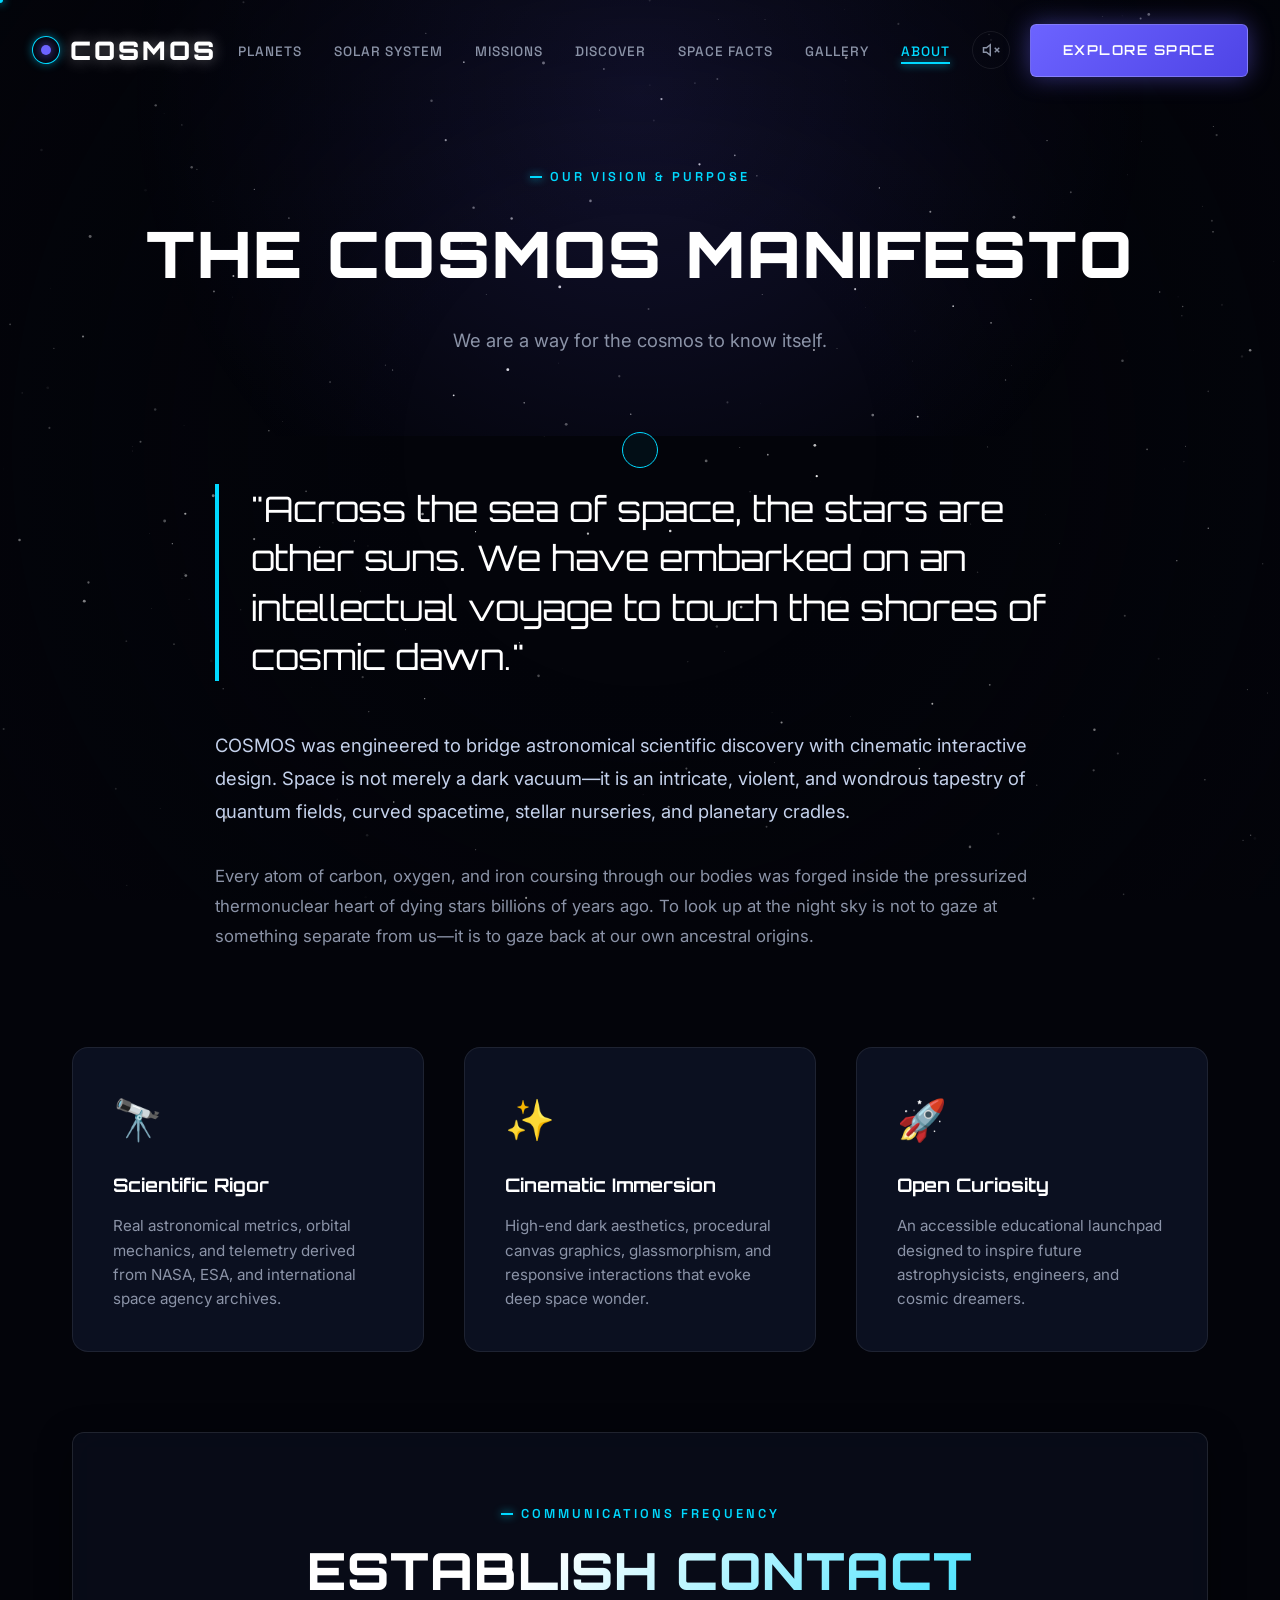
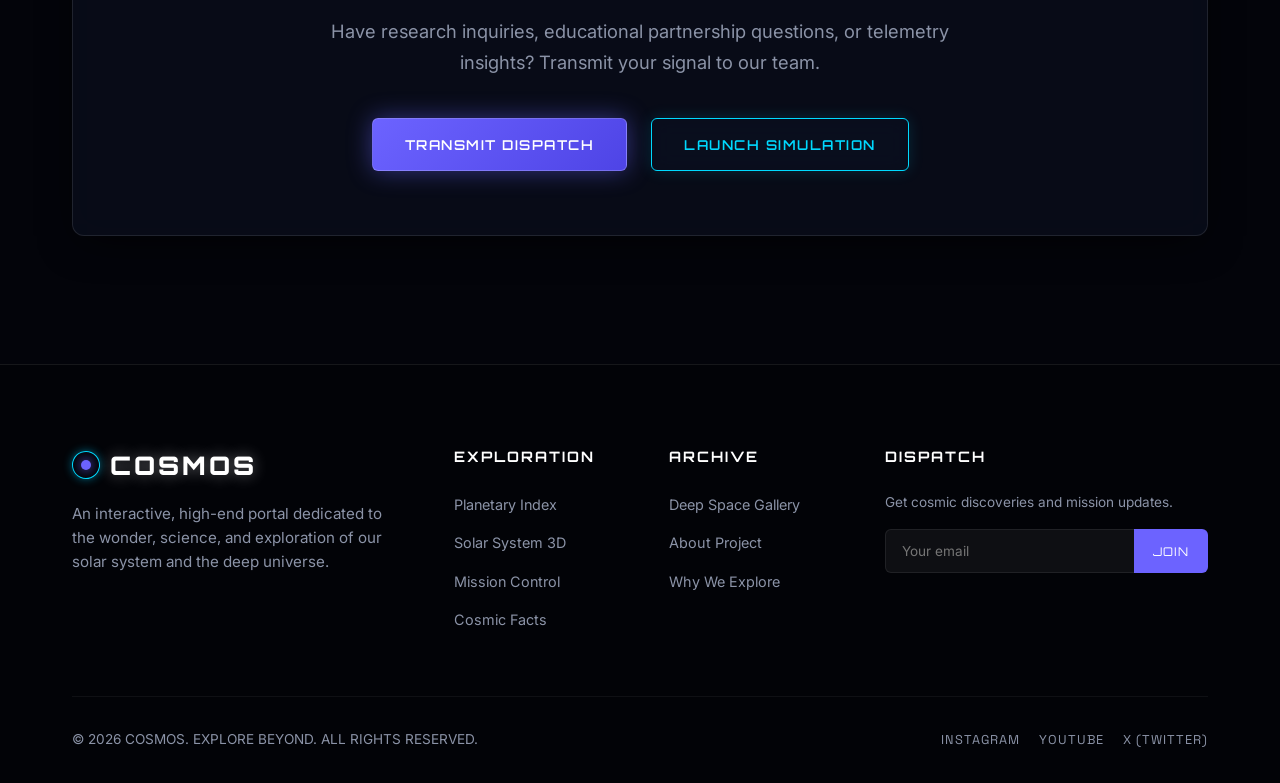
==== about.html @ 3f07ae20 "added all files" ====
<!DOCTYPE html>
<html lang="en" data-theme="dark">
<head>
  <meta charset="UTF-8" />
  <meta name="viewport" content="width=device-width, initial-scale=1.0" />
  <meta name="description" content="The philosophy, scientific purpose, and vision behind the COSMOS space exploration initiative." />
  <title>About COSMOS – Why We Explore</title>
  <link rel="preconnect" href="https://fonts.googleapis.com" />
  <link rel="preconnect" href="https://fonts.gstatic.com" crossorigin />
  <link rel="stylesheet" href="css/designTokens.css" />
  <link rel="stylesheet" href="css/main.css" />
  <link rel="stylesheet" href="css/homepage.css" />
  <link rel="stylesheet" href="css/inner-pages.css" />
  <link rel="stylesheet" href="css/responsive.css" />
</head>
<body>
  <canvas id="starfield-canvas"></canvas>
  <div class="cosmic-vignette"></div>


  <header class="site-header" id="site-header">
    <div class="nav-container">
      <a href="index.html" class="logo-brand">
        <div class="logo-icon"><div class="logo-orbit"></div><div class="logo-core"></div></div>
        <span class="logo-text">COSMOS</span>
      </a>
      <nav class="main-nav">
        <ul class="nav-links">
          <li><a href="planets.html" class="">Planets</a></li>
          <li><a href="solar-system.html" class="">Solar System</a></li>
          <li><a href="missions.html" class="">Missions</a></li>
          <li><a href="index.html#section-featured">Discover</a></li>
          <li><a href="space-facts.html" class="">Space Facts</a></li>
          <li><a href="gallery.html" class="">Gallery</a></li>
          <li><a href="about.html" class="active">About</a></li>
        </ul>
      </nav>
      <div class="header-actions">
        <button class="audio-toggle-btn" aria-label="Toggle Ambient Sound" title="Cosmic Ambient Sound">
          <svg width="18" height="18" viewBox="0 0 24 24" fill="none" stroke="currentColor" stroke-width="2"><polygon points="11 5 6 9 2 9 2 15 6 15 11 19 11 5"></polygon><line x1="23" y1="9" x2="17" y2="15"></line><line x1="17" y1="9" x2="23" y2="15"></line></svg>
        </button>
        <a href="solar-system.html" class="btn btn-primary btn-glow">EXPLORE SPACE</a>
        <button class="mobile-nav-toggle" aria-label="Open Menu"><span class="hamburger-line"></span><span class="hamburger-line"></span><span class="hamburger-line"></span></button>
      </div>
    </div>
  </header>
  <div class="mobile-menu-drawer">
    <ul class="mobile-nav-links">
      <li><a href="index.html" class="">Home</a></li>
      <li><a href="planets.html" class="">Planets</a></li>
      <li><a href="solar-system.html" class="">Solar System</a></li>
      <li><a href="missions.html" class="">Missions</a></li>
      <li><a href="space-facts.html" class="">Space Facts</a></li>
      <li><a href="gallery.html" class="">Gallery</a></li>
      <li><a href="about.html" class="active">About</a></li>
    </ul>
    <div style="margin-top: 2rem;"><a href="solar-system.html" class="btn btn-primary" style="width:100%;">LAUNCH SIMULATION</a></div>
  </div>

<main>
  <div class="page-hero-banner">
    <div class="container">
      <span class="eyebrow">OUR VISION & PURPOSE</span>
      <h1 class="page-hero-title">THE COSMOS MANIFESTO</h1>
      <p class="section-lead" style="margin: 0 auto;">
        We are a way for the cosmos to know itself.
      </p>
    </div>
  </div>

  <div class="container">
    <div class="about-manifesto-block" id="manifesto">
      <blockquote class="pull-quote">
        "Across the sea of space, the stars are other suns. We have embarked on an intellectual voyage to touch the shores of cosmic dawn."
      </blockquote>

      <p style="color: #c4d1eb; font-size: 1.15rem; line-height: 1.8; margin-bottom: 2rem;">
        COSMOS was engineered to bridge astronomical scientific discovery with cinematic interactive design. Space is not merely a dark vacuum—it is an intricate, violent, and wondrous tapestry of quantum fields, curved spacetime, stellar nurseries, and planetary cradles.
      </p>

      <p style="color: var(--text-muted); font-size: 1.05rem; line-height: 1.8; margin-bottom: 2rem;">
        Every atom of carbon, oxygen, and iron coursing through our bodies was forged inside the pressurized thermonuclear heart of dying stars billions of years ago. To look up at the night sky is not to gaze at something separate from us—it is to gaze back at our own ancestral origins.
      </p>
    </div>

    <!-- Core Pillars -->
    <div class="about-pillars-grid">
      <div class="pillar-item">
        <div class="pillar-icon">🔭</div>
        <h3 style="font-family: var(--font-heading); color: #fff; margin-bottom: 0.8rem;">Scientific Rigor</h3>
        <p style="color: var(--text-muted); font-size: 0.95rem; line-height: 1.6;">
          Real astronomical metrics, orbital mechanics, and telemetry derived from NASA, ESA, and international space agency archives.
        </p>
      </div>

      <div class="pillar-item">
        <div class="pillar-icon">✨</div>
        <h3 style="font-family: var(--font-heading); color: #fff; margin-bottom: 0.8rem;">Cinematic Immersion</h3>
        <p style="color: var(--text-muted); font-size: 0.95rem; line-height: 1.6;">
          High-end dark aesthetics, procedural canvas graphics, glassmorphism, and responsive interactions that evoke deep space wonder.
        </p>
      </div>

      <div class="pillar-item">
        <div class="pillar-icon">🚀</div>
        <h3 style="font-family: var(--font-heading); color: #fff; margin-bottom: 0.8rem;">Open Curiosity</h3>
        <p style="color: var(--text-muted); font-size: 0.95rem; line-height: 1.6;">
          An accessible educational launchpad designed to inspire future astrophysicists, engineers, and cosmic dreamers.
        </p>
      </div>
    </div>

    <!-- Contact Mission Section -->
    <div class="glass-panel" id="contact" style="padding: 4rem 3rem; margin-bottom: 8rem; text-align: center;">
      <span class="eyebrow">COMMUNICATIONS FREQUENCY</span>
      <h2 class="section-title" style="margin-bottom: 1rem;">ESTABLISH CONTACT</h2>
      <p class="section-lead" style="margin: 0 auto 2.5rem;">
        Have research inquiries, educational partnership questions, or telemetry insights? Transmit your signal to our team.
      </p>
      <div style="display: flex; justify-content: center; gap: 1.5rem; flex-wrap: wrap;">
        <a href="mailto:dispatch@cosmos-space.org" class="btn btn-primary btn-glow">TRANSMIT DISPATCH</a>
        <a href="solar-system.html" class="btn btn-secondary">LAUNCH SIMULATION</a>
      </div>
    </div>
  </div>
</main>

  <footer class="site-footer">
    <div class="container">
      <div class="footer-cosmic-grid">
        <div class="footer-brand">
          <a href="index.html" class="logo-brand"><div class="logo-icon"><div class="logo-orbit"></div><div class="logo-core"></div></div><span class="logo-text">COSMOS</span></a>
          <p style="color: var(--text-muted); margin-top: 1rem;">An interactive, high-end portal dedicated to the wonder, science, and exploration of our solar system and the deep universe.</p>
        </div>
        <div class="footer-col">
          <h4>Exploration</h4>
          <ul class="footer-links">
            <li><a href="planets.html">Planetary Index</a></li>
            <li><a href="solar-system.html">Solar System 3D</a></li>
            <li><a href="missions.html">Mission Control</a></li>
            <li><a href="space-facts.html">Cosmic Facts</a></li>
          </ul>
        </div>
        <div class="footer-col">
          <h4>Archive</h4>
          <ul class="footer-links">
            <li><a href="gallery.html">Deep Space Gallery</a></li>
            <li><a href="about.html">About Project</a></li>
            <li><a href="about.html#manifesto">Why We Explore</a></li>
          </ul>
        </div>
        <div class="footer-col">
          <h4>Dispatch</h4>
          <p style="color: var(--text-muted); font-size: 0.85rem; margin-bottom: 0.8rem;">Get cosmic discoveries and mission updates.</p>
          <form class="newsletter-form" onsubmit="event.preventDefault(); alert('Subscribed to Dispatch!');">
            <input type="email" class="newsletter-input" placeholder="Your email" required />
            <button type="submit" class="newsletter-btn">JOIN</button>
          </form>
        </div>
      </div>
      <div class="footer-bottom">
        <div>&copy; 2026 COSMOS. EXPLORE BEYOND. ALL RIGHTS RESERVED.</div>
        <div class="social-links">
          <a href="#" class="social-link">INSTAGRAM</a>
          <a href="#" class="social-link">YOUTUBE</a>
          <a href="#" class="social-link">X (TWITTER)</a>
        </div>
      </div>
    </div>
  </footer>
  <script src="js/cursor.js"></script>
  <script src="js/navigation.js"></script>
  <script src="js/orbit-simulation.js"></script>
  <script src="js/missions-console.js"></script>
  <script src="js/facts-counter.js"></script>
  <script src="js/gallery-lightbox.js"></script>
  <script src="js/planet-compare.js"></script>
  <script src="js/main.js"></script>
</body>
</html>
---- css/designTokens.css ----
﻿/* designTokens.css - COSMOS Design System Tokens */
@import url('https://fonts.googleapis.com/css2?family=Audiowide&family=Inter:wght@300;400;500;600;700&family=Orbitron:wght@400;500;600;700;800;900&family=Space+Grotesk:wght@400;600;700&display=swap');

:root {
  /* Cosmic Color Palette */
  --bg-deep: #03040a;
  --bg-space: #070b16;
  --bg-card: #0b1020;
  --bg-card-hover: #121933;
  --bg-glass: rgba(11, 16, 32, 0.65);
  --bg-glass-strong: rgba(7, 11, 22, 0.85);

  /* Neon Accents & Accents */
  --primary: #6c63ff;
  --primary-glow: rgba(108, 99, 255, 0.45);
  --secondary: #00d9ff;
  --secondary-glow: rgba(0, 217, 255, 0.45);
  --accent: #a855f7;
  --accent-glow: rgba(168, 85, 247, 0.45);
  --mars-accent: #ff4e36;
  --mars-glow: rgba(255, 78, 54, 0.45);
  --jupiter-accent: #e59a54;
  --saturn-accent: #ffd166;
  --neptune-accent: #3a86ff;
  --highlight: #ffffff;
  --text-muted: #8b93a7;
  --border-subtle: rgba(255, 255, 255, 0.08);
  --border-glow: rgba(0, 217, 255, 0.25);

  /* Typography */
  --font-heading: 'Orbitron', -apple-system, sans-serif;
  --font-display: 'Audiowide', cursive;
  --font-body: 'Inter', -apple-system, sans-serif;
  --font-mono: 'Space Grotesk', monospace;

  /* Shadows & Outer Glows */
  --glow-primary: 0 0 25px var(--primary-glow);
  --glow-secondary: 0 0 25px var(--secondary-glow);
  --glow-accent: 0 0 25px var(--accent-glow);
  --box-shadow-card: 0 10px 40px -10px rgba(0, 0, 0, 0.8);
  --glass-border: 1px solid rgba(255, 255, 255, 0.1);

  /* Transitions & Timing */
  --ease-cosmic: cubic-bezier(0.16, 1, 0.3, 1);
  --transition-fast: 0.2s var(--ease-cosmic);
  --transition-normal: 0.4s var(--ease-cosmic);
  --transition-slow: 0.8s var(--ease-cosmic);
}
---- css/main.css ----
﻿/* main.css - Core structure, Reset, Header, Cursor, Footer */
*, *::before, *::after {
  box-sizing: border-box;
  margin: 0;
  padding: 0;
}

html {
  scroll-behavior: smooth;
  color-scheme: dark;
}

body {
  background-color: var(--bg-deep);
  color: var(--highlight);
  font-family: var(--font-body);
  line-height: 1.6;
  overflow-x: hidden;
  position: relative;
  min-height: 100vh;
}

/* Cosmic Canvas Background Container */
#starfield-canvas {
  position: fixed;
  top: 0;
  left: 0;
  width: 100%;
  height: 100%;
  pointer-events: none;
  z-index: 0;
  opacity: 0.9;
}

/* Subtle Cosmic Vignette & Grain */
.cosmic-vignette {
  position: fixed;
  inset: 0;
  pointer-events: none;
  background: radial-gradient(circle at center, transparent 30%, rgba(3, 4, 10, 0.7) 100%);
  z-index: 1;
}

/* Custom Cursor (Desktop Only) */
.custom-cursor-dot,
.custom-cursor-ring {
  position: fixed;
  top: 0;
  left: 0;
  border-radius: 50%;
  pointer-events: none;
  z-index: 99999;
  transform: translate(-50%, -50%);
  transition: opacity 0.3s ease;
}

.custom-cursor-dot {
  width: 6px;
  height: 6px;
  background: var(--secondary);
  box-shadow: 0 0 10px var(--secondary);
}

.custom-cursor-ring {
  width: 36px;
  height: 36px;
  border: 1px solid var(--secondary);
  background: rgba(0, 217, 255, 0.05);
  transition: width 0.25s ease, height 0.25s ease, background-color 0.25s ease, border-color 0.25s ease;
  display: flex;
  align-items: center;
  justify-content: center;
  font-family: var(--font-heading);
  font-size: 8px;
  letter-spacing: 1px;
  color: #fff;
}

.custom-cursor-ring.cursor-hover {
  width: 54px;
  height: 54px;
  border-color: var(--primary);
  background: rgba(108, 99, 255, 0.15);
  box-shadow: 0 0 20px var(--primary-glow);
}

.custom-cursor-ring.cursor-explore {
  width: 64px;
  height: 64px;
  border-color: var(--accent);
  background: rgba(168, 85, 247, 0.2);
  box-shadow: 0 0 25px var(--accent-glow);
}

.custom-cursor-ring.cursor-view {
  width: 60px;
  height: 60px;
  border-color: var(--secondary);
  background: rgba(0, 217, 255, 0.2);
  box-shadow: 0 0 20px var(--secondary-glow);
}

/* Container */
.container {
  max-width: 1360px;
  margin: 0 auto;
  padding: 0 2rem;
  position: relative;
  z-index: 2;
}

/* Buttons & Interactive Elements */
.btn {
  display: inline-flex;
  align-items: center;
  justify-content: center;
  gap: 0.75rem;
  padding: 0.9rem 2rem;
  font-family: var(--font-heading);
  font-size: 0.85rem;
  font-weight: 600;
  letter-spacing: 1.5px;
  text-transform: uppercase;
  text-decoration: none;
  border-radius: 6px;
  cursor: pointer;
  transition: all var(--transition-fast);
  position: relative;
  overflow: hidden;
}

.btn-primary {
  background: linear-gradient(135deg, var(--primary), #4e44e6);
  color: #fff;
  border: 1px solid rgba(255, 255, 255, 0.2);
  box-shadow: var(--glow-primary);
}

.btn-primary:hover {
  transform: translateY(-3px);
  box-shadow: 0 0 35px var(--primary-glow), 0 5px 20px rgba(0,0,0,0.5);
  border-color: var(--secondary);
}

.btn-secondary {
  background: rgba(11, 16, 32, 0.6);
  color: var(--secondary);
  border: 1px solid var(--secondary);
  backdrop-filter: blur(10px);
  box-shadow: 0 0 15px rgba(0, 217, 255, 0.15);
}

.btn-secondary:hover {
  background: rgba(0, 217, 255, 0.12);
  transform: translateY(-3px);
  box-shadow: var(--glow-secondary);
  color: #fff;
}

.btn-glow {
  position: relative;
}
.btn-glow::after {
  content: '';
  position: absolute;
  inset: -2px;
  border-radius: inherit;
  background: linear-gradient(90deg, var(--primary), var(--secondary), var(--accent), var(--primary));
  background-size: 300%;
  z-index: -1;
  filter: blur(8px);
  opacity: 0;
  transition: opacity 0.3s ease;
}
.btn-glow:hover::after {
  opacity: 0.8;
  animation: cosmicGlowShift 4s linear infinite;
}

@keyframes cosmicGlowShift {
  0% { background-position: 0% 50%; }
  50% { background-position: 100% 50%; }
  100% { background-position: 0% 50%; }
}

/* Eyebrows & Headings */
.eyebrow {
  display: inline-flex;
  align-items: center;
  gap: 0.5rem;
  font-family: var(--font-mono);
  font-size: 0.8rem;
  font-weight: 600;
  letter-spacing: 3px;
  color: var(--secondary);
  text-transform: uppercase;
  margin-bottom: 1rem;
}

.eyebrow::before {
  content: '';
  width: 12px;
  height: 2px;
  background: var(--secondary);
  box-shadow: 0 0 8px var(--secondary);
}

.section-title {
  font-family: var(--font-heading);
  font-size: clamp(2rem, 4vw, 3.5rem);
  font-weight: 800;
  letter-spacing: 1px;
  line-height: 1.15;
  margin-bottom: 1.25rem;
  text-transform: uppercase;
  background: linear-gradient(135deg, #ffffff 40%, var(--secondary) 100%);
  -webkit-background-clip: text;
  -webkit-text-fill-color: transparent;
}

.section-lead {
  font-size: 1.15rem;
  color: var(--text-muted);
  max-width: 650px;
  line-height: 1.7;
}

/* Glassmorphism Card Utility */
.glass-panel {
  background: var(--bg-glass);
  backdrop-filter: blur(16px);
  -webkit-backdrop-filter: blur(16px);
  border: var(--glass-border);
  border-radius: 12px;
  box-shadow: var(--box-shadow-card);
}

/* Header & Nav */
.site-header {
  position: fixed;
  top: 0;
  left: 0;
  width: 100%;
  z-index: 1000;
  padding: 1.5rem 0;
  transition: all var(--transition-normal);
}

.site-header.scrolled {
  padding: 0.9rem 0;
  background: rgba(7, 11, 22, 0.75);
  backdrop-filter: blur(20px);
  -webkit-backdrop-filter: blur(20px);
  border-bottom: 1px solid rgba(255, 255, 255, 0.08);
  box-shadow: 0 4px 30px rgba(0, 0, 0, 0.7);
}

.nav-container {
  display: flex;
  align-items: center;
  justify-content: space-between;
  max-width: 1360px;
  margin: 0 auto;
  padding: 0 2rem;
}

.logo-brand {
  display: flex;
  align-items: center;
  gap: 0.6rem;
  text-decoration: none;
}

.logo-icon {
  width: 28px;
  height: 28px;
  position: relative;
  display: flex;
  align-items: center;
  justify-content: center;
}

.logo-orbit {
  position: absolute;
  width: 100%;
  height: 100%;
  border: 1.5px solid var(--secondary);
  border-radius: 50%;
  transform: rotate(25deg);
  box-shadow: 0 0 10px var(--secondary-glow);
  animation: orbitSpin 12s linear infinite;
}

.logo-core {
  width: 10px;
  height: 10px;
  background: var(--primary);
  border-radius: 50%;
  box-shadow: 0 0 12px var(--primary);
}

@keyframes orbitSpin {
  100% { transform: rotate(385deg); }
}

.logo-text {
  font-family: var(--font-heading);
  font-size: 1.6rem;
  font-weight: 900;
  letter-spacing: 3px;
  color: #fff;
  text-shadow: 0 0 15px rgba(255, 255, 255, 0.4);
}

.nav-links {
  display: flex;
  align-items: center;
  gap: 2rem;
  list-style: none;
}

.nav-links a {
  font-family: var(--font-mono);
  font-size: 0.85rem;
  font-weight: 500;
  letter-spacing: 1px;
  color: var(--text-muted);
  text-decoration: none;
  text-transform: uppercase;
  position: relative;
  padding: 0.3rem 0;
  transition: color var(--transition-fast);
}

.nav-links a:hover,
.nav-links a.active {
  color: var(--secondary);
}

.nav-links a::after {
  content: '';
  position: absolute;
  bottom: 0;
  left: 0;
  width: 0;
  height: 2px;
  background: var(--secondary);
  box-shadow: 0 0 8px var(--secondary);
  transition: width var(--transition-fast);
}

.nav-links a:hover::after,
.nav-links a.active::after {
  width: 100%;
}

.header-actions {
  display: flex;
  align-items: center;
  gap: 1.2rem;
}

.audio-toggle-btn {
  background: transparent;
  border: 1px solid var(--border-subtle);
  border-radius: 50%;
  width: 38px;
  height: 38px;
  display: flex;
  align-items: center;
  justify-content: center;
  color: var(--text-muted);
  cursor: pointer;
  transition: all var(--transition-fast);
}

.audio-toggle-btn:hover {
  border-color: var(--secondary);
  color: var(--secondary);
  box-shadow: 0 0 10px var(--secondary-glow);
}

.mobile-nav-toggle {
  display: none;
  background: transparent;
  border: none;
  cursor: pointer;
  width: 32px;
  height: 24px;
  position: relative;
  z-index: 1001;
}

.hamburger-line {
  display: block;
  width: 100%;
  height: 2px;
  background: #fff;
  border-radius: 2px;
  transition: all 0.3s ease;
  position: absolute;
}
.hamburger-line:nth-child(1) { top: 0; }
.hamburger-line:nth-child(2) { top: 10px; }
.hamburger-line:nth-child(3) { top: 20px; }

.mobile-nav-toggle.open .hamburger-line:nth-child(1) {
  top: 10px;
  transform: rotate(45deg);
  background: var(--secondary);
}
.mobile-nav-toggle.open .hamburger-line:nth-child(2) {
  opacity: 0;
}
.mobile-nav-toggle.open .hamburger-line:nth-child(3) {
  top: 10px;
  transform: rotate(-45deg);
  background: var(--secondary);
}

/* Mobile Slide-in Drawer */
.mobile-menu-drawer {
  position: fixed;
  top: 0;
  right: -100%;
  width: 100%;
  max-width: 400px;
  height: 100vh;
  background: rgba(7, 11, 22, 0.96);
  backdrop-filter: blur(25px);
  border-left: 1px solid var(--border-subtle);
  z-index: 999;
  padding: 6rem 2.5rem 3rem;
  display: flex;
  flex-direction: column;
  justify-content: space-between;
  transition: right 0.4s var(--ease-cosmic);
}

.mobile-menu-drawer.open {
  right: 0;
}

.mobile-nav-links {
  list-style: none;
  display: flex;
  flex-direction: column;
  gap: 1.5rem;
}

.mobile-nav-links a {
  font-family: var(--font-heading);
  font-size: 1.25rem;
  letter-spacing: 2px;
  color: #fff;
  text-decoration: none;
  text-transform: uppercase;
  display: block;
  transition: color 0.2s ease;
}

.mobile-nav-links a:hover,
.mobile-nav-links a.active {
  color: var(--secondary);
  padding-left: 10px;
}

/* Site Footer */
.site-footer {
  background: #020307;
  border-top: 1px solid var(--border-subtle);
  position: relative;
  z-index: 2;
  padding: 5rem 0 2rem;
  overflow: hidden;
}

.footer-cosmic-grid {
  display: grid;
  grid-template-columns: 2fr 1fr 1fr 1.5fr;
  gap: 3rem;
  margin-bottom: 4rem;
}

.footer-brand p {
  color: var(--text-muted);
  margin-top: 1.2rem;
  max-width: 320px;
  font-size: 0.95rem;
}

.footer-col h4 {
  font-family: var(--font-heading);
  font-size: 0.9rem;
  letter-spacing: 2px;
  color: #fff;
  text-transform: uppercase;
  margin-bottom: 1.5rem;
}

.footer-links {
  list-style: none;
  display: flex;
  flex-direction: column;
  gap: 0.8rem;
}

.footer-links a {
  color: var(--text-muted);
  text-decoration: none;
  font-size: 0.9rem;
  transition: color var(--transition-fast);
}

.footer-links a:hover {
  color: var(--secondary);
}

.newsletter-form {
  display: flex;
  margin-top: 1rem;
}

.newsletter-input {
  flex: 1;
  background: rgba(255, 255, 255, 0.05);
  border: 1px solid var(--border-subtle);
  border-right: none;
  border-radius: 6px 0 0 6px;
  padding: 0.8rem 1rem;
  color: #fff;
  font-family: var(--font-body);
  font-size: 0.85rem;
  outline: none;
  transition: border-color 0.2s ease;
}

.newsletter-input:focus {
  border-color: var(--secondary);
}

.newsletter-btn {
  background: var(--primary);
  border: none;
  color: #fff;
  padding: 0 1.2rem;
  border-radius: 0 6px 6px 0;
  cursor: pointer;
  font-family: var(--font-heading);
  font-size: 0.75rem;
  letter-spacing: 1px;
  transition: background 0.2s ease;
}

.newsletter-btn:hover {
  background: var(--secondary);
  color: #000;
}

.footer-bottom {
  display: flex;
  align-items: center;
  justify-content: space-between;
  padding-top: 2rem;
  border-top: 1px solid rgba(255, 255, 255, 0.05);
  font-size: 0.85rem;
  color: var(--text-muted);
}

.social-links {
  display: flex;
  gap: 1.2rem;
}

.social-link {
  color: var(--text-muted);
  text-decoration: none;
  font-family: var(--font-mono);
  font-size: 0.8rem;
  letter-spacing: 1px;
  transition: color 0.2s ease;
}

.social-link:hover {
  color: var(--secondary);
}

/* Reduced Motion fallback */
@media (prefers-reduced-motion: reduce) {
  *, *::before, *::after {
    animation-duration: 0.01ms !important;
    animation-iteration-count: 1 !important;
    transition-duration: 0.01ms !important;
    scroll-behavior: auto !important;
  }
}
---- css/homepage.css ----
/* homepage.css - Styles for all 10 distinct, non-repeating homepage sections */

/* ============================================================
   SECTION 01: CINEMATIC HERO
============================================================ */
.hero-section {
  position: relative;
  min-height: 100vh;
  display: flex;
  align-items: center;
  justify-content: center;
  padding: 8rem 0 5rem;
  overflow: hidden;
}

.hero-backdrop-container {
  position: absolute;
  inset: 0;
  z-index: 0;
}

#hero-nebula-canvas {
  width: 100%;
  height: 100%;
  display: block;
}

.hero-vignette-overlay {
  position: absolute;
  inset: 0;
  background: radial-gradient(circle at center, rgba(3, 4, 10, 0.2) 0%, rgba(3, 4, 10, 0.9) 85%);
  pointer-events: none;
}

.hero-container {
  max-width: 1360px;
  width: 100%;
  margin: 0 auto;
  padding: 0 2rem;
  position: relative;
  z-index: 2;
  display: flex;
  flex-direction: column;
  justify-content: center;
}

.hero-hud-telemetry {
  position: static;
  margin-bottom: 2rem;
  font-family: var(--font-mono);
  font-size: 0.75rem;
  color: rgba(0, 217, 255, 0.6);
  letter-spacing: 2px;
  line-height: 1.8;
  pointer-events: none;
  z-index: 1;
}

.hero-content {
  position: relative;
  z-index: 2;
  text-align: left;
  max-width: 680px;
  margin: 0;
  margin-right: auto;
}

.hero-cta-group {
  display: flex;
  align-items: center;
  justify-content: flex-start;
  gap: 1.5rem;
  flex-wrap: wrap;
}

.hero-title {
  font-family: var(--font-heading);
  font-size: clamp(2.8rem, 7vw, 6.2rem);
  font-weight: 900;
  line-height: 1.05;
  letter-spacing: 2px;
  text-transform: uppercase;
  margin-bottom: 1.8rem;
  text-shadow: 0 0 50px rgba(108, 99, 255, 0.5);
  background: linear-gradient(180deg, #ffffff 30%, #a0b1d8 75%, var(--secondary) 100%);
  -webkit-background-clip: text;
  -webkit-text-fill-color: transparent;
}

.hero-lead {
  font-size: clamp(1.05rem, 2vw, 1.35rem);
  color: #c4d1eb;
  max-width: 700px;
  margin: 0 auto 2.5rem;
  line-height: 1.7;
  font-weight: 300;
}

.hero-cta-group {
  display: flex;
  align-items: center;
  justify-content: flex-start;
  gap: 1.5rem;
  flex-wrap: wrap;
}

.hero-scroll-indicator {
  position: absolute;
  bottom: 2.5rem;
  left: 50%;
  transform: translateX(-50%);
  display: flex;
  flex-direction: column;
  align-items: center;
  gap: 0.5rem;
  color: var(--secondary);
  font-family: var(--font-mono);
  font-size: 0.7rem;
  letter-spacing: 2px;
  text-transform: uppercase;
  text-decoration: none;
  animation: floatBounce 2.5s ease-in-out infinite;
  z-index: 2;
}

.scroll-mouse-icon {
  width: 22px;
  height: 36px;
  border: 2px solid var(--secondary);
  border-radius: 12px;
  position: relative;
}

.scroll-wheel {
  position: absolute;
  top: 6px;
  left: 50%;
  transform: translateX(-50%);
  width: 4px;
  height: 8px;
  background: var(--secondary);
  border-radius: 2px;
  animation: scrollWheelPulse 1.8s ease infinite;
}

@keyframes floatBounce {
  0%, 100% { transform: translate(-50%, 0); }
  50% { transform: translate(-50%, -10px); }
}

@keyframes scrollWheelPulse {
  0% { transform: translate(-50%, 0); opacity: 1; }
  100% { transform: translate(-50%, 12px); opacity: 0; }
}

/* ============================================================
   SECTION 02: SOLAR SYSTEM INTERACTIVE ORBIT
============================================================ */
.orbit-section {
  padding: 8rem 0;
  position: relative;
  overflow: hidden;
}

.orbit-header-wrapper {
  text-align: center;
  max-width: 750px;
  margin: 0 auto 3rem;
}

.orbit-stage-container {
  position: relative;
  width: 100%;
  height: 650px;
  background: radial-gradient(circle at center, rgba(11, 16, 32, 0.9) 0%, rgba(3, 4, 10, 0.95) 75%);
  border: 1px solid var(--border-subtle);
  border-radius: 20px;
  overflow: hidden;
  box-shadow: var(--box-shadow-card);
}

#orbit-canvas {
  width: 100%;
  height: 100%;
  display: block;
}

.orbit-hud-panel {
  position: absolute;
  top: 2rem;
  right: 2rem;
  width: 320px;
  background: rgba(7, 11, 22, 0.85);
  backdrop-filter: blur(16px);
  border: 1px solid var(--border-glow);
  border-radius: 12px;
  padding: 1.8rem;
  box-shadow: 0 10px 30px rgba(0, 0, 0, 0.7);
  transition: all 0.3s ease;
  z-index: 10;
}

.orbit-hud-badge {
  font-family: var(--font-mono);
  font-size: 0.7rem;
  color: var(--secondary);
  letter-spacing: 2px;
  text-transform: uppercase;
  margin-bottom: 0.5rem;
}

.orbit-hud-name {
  font-family: var(--font-heading);
  font-size: 1.8rem;
  letter-spacing: 1px;
  color: #fff;
  margin-bottom: 0.8rem;
}

.orbit-data-grid {
  display: grid;
  grid-template-columns: 1fr 1fr;
  gap: 0.8rem;
  margin: 1.2rem 0;
}

.orbit-data-item {
  background: rgba(255, 255, 255, 0.03);
  padding: 0.6rem 0.8rem;
  border-radius: 6px;
  border: 1px solid rgba(255, 255, 255, 0.05);
}

.orbit-data-label {
  font-size: 0.7rem;
  color: var(--text-muted);
  text-transform: uppercase;
}

.orbit-data-val {
  font-family: var(--font-mono);
  font-size: 0.9rem;
  font-weight: 600;
  color: var(--secondary);
  margin-top: 0.2rem;
}

.orbit-speed-controls {
  position: absolute;
  bottom: 2rem;
  left: 2rem;
  display: flex;
  gap: 0.6rem;
  background: rgba(7, 11, 22, 0.85);
  padding: 0.6rem 1rem;
  border-radius: 30px;
  border: 1px solid var(--border-subtle);
  z-index: 10;
}

.orbit-ctrl-btn {
  background: transparent;
  border: none;
  color: var(--text-muted);
  font-family: var(--font-mono);
  font-size: 0.75rem;
  padding: 0.3rem 0.8rem;
  border-radius: 20px;
  cursor: pointer;
  transition: all 0.2s ease;
}

.orbit-ctrl-btn.active,
.orbit-ctrl-btn:hover {
  background: var(--secondary);
  color: #000;
  font-weight: 600;
}

/* ============================================================
   SECTION 03: FEATURED WORLDS (EDITORIAL ASYMMETRIC)
============================================================ */
.featured-worlds-section {
  padding: 8rem 0;
  position: relative;
}

.worlds-asymmetric-canvas {
  display: grid;
  grid-template-columns: 1.2fr 1.8fr 1.4fr;
  grid-template-rows: auto auto;
  gap: 2.5rem;
  margin-top: 4rem;
}

/* Slider Header & Navigation Controls */
.section-slider-header {
  display: flex;
  align-items: flex-end;
  justify-content: space-between;
  margin-bottom: 3rem;
  flex-wrap: wrap;
  gap: 1.5rem;
}

.slider-nav-arrows {
  display: flex;
  align-items: center;
  gap: 0.8rem;
}

.slider-arrow-btn {
  width: 46px;
  height: 46px;
  border-radius: 50%;
  background: var(--bg-card);
  border: 1px solid var(--border-subtle);
  color: #fff;
  display: flex;
  align-items: center;
  justify-content: center;
  cursor: pointer;
  transition: all var(--transition-fast);
}

.slider-arrow-btn:hover {
  background: var(--secondary);
  color: #000;
  border-color: var(--secondary);
  box-shadow: 0 0 15px var(--secondary-glow);
  transform: translateY(-2px);
}

/* ============================================================
   SECTION 03: FEATURED WORLDS (CENTER-MODE SLIDER)
============================================================ */
.featured-worlds-section {
  padding: 8rem 0;
  position: relative;
  overflow: hidden;
}

.center-mode-slider-viewport {
  width: 100%;
  overflow: hidden;
  padding: 3rem 0;
  position: relative;
}

.center-mode-slider-track {
  display: flex;
  align-items: center;
  gap: 2.5rem;
  transition: transform 0.6s var(--ease-cosmic);
  will-change: transform;
}

.world-center-slide {
  flex: 0 0 420px;
  max-width: 420px;
  transform: scale(0.85);
  opacity: 0.55;
  filter: blur(1px);
  transition: transform 0.6s var(--ease-cosmic), opacity 0.6s ease, filter 0.6s ease;
}

.world-center-slide.active-center {
  transform: scale(1.08);
  opacity: 1;
  filter: blur(0);
  z-index: 10;
}

.world-center-slide.active-center .world-editorial-card {
  box-shadow: 0 20px 60px rgba(0, 0, 0, 0.9), 0 0 30px var(--secondary-glow);
  border-color: var(--secondary);
}

.world-editorial-card {
  position: relative;
  background: var(--bg-card);
  border-radius: 16px;
  overflow: hidden;
  border: 1px solid var(--border-subtle);
  transition: transform 0.5s var(--ease-cosmic), border-color 0.4s ease, box-shadow 0.4s ease;
  text-decoration: none;
  color: inherit;
  display: flex;
  flex-direction: column;
  min-height: 480px;
  padding: 20px 0 0;
}

.world-card-mars { border-top: 3px solid var(--mars-accent); }
.world-card-jupiter { border-top: 3px solid var(--jupiter-accent); }
.world-card-saturn { border-top: 3px solid var(--saturn-accent); }
.world-card-neptune { border-top: 3px solid var(--neptune-accent); }

.world-card-visual {
  position: relative;
  height: 260px;
  overflow: hidden;
  display: flex;
  align-items: center;
  justify-content: center;
}

.world-planet-sphere {
  width: 180px;
  height: 180px;
  border-radius: 50%;
  position: relative;
  transition: transform 0.6s var(--ease-cosmic);
}

.world-center-slide.active-center .world-planet-sphere {
  transform: scale(1.08) rotate(15deg);
}

.mars-sphere {
  background: radial-gradient(circle at 35% 35%, #ff7b54 0%, #b82601 50%, #4a0e0e 95%);
  box-shadow: inset -20px -20px 40px #000, 0 0 35px var(--mars-glow);
}

.jupiter-sphere {
  width: 240px;
  height: 240px;
  background: repeating-linear-gradient(
    170deg,
    #3f2010 0px,
    #d1884f 15px,
    #ebd5b3 35px,
    #7a3e1d 55px,
    #d1884f 75px
  );
  box-shadow: inset -35px -35px 70px #000, 0 0 45px rgba(229, 154, 84, 0.4);
}

.saturn-sphere {
  background: radial-gradient(circle at 35% 35%, #ffe6a7 0%, #bb9457 50%, #43281c 95%);
  box-shadow: inset -20px -20px 40px #000, 0 0 35px rgba(255, 209, 102, 0.4);
}

.saturn-ring-decor {
  position: absolute;
  top: 50%;
  left: 50%;
  transform: translate(-50%, -50%) rotate(-25deg);
  width: 280px;
  height: 55px;
  border: 12px solid rgba(255, 209, 102, 0.5);
  border-radius: 50%;
  box-shadow: 0 0 25px rgba(255, 209, 102, 0.3);
  pointer-events: none;
}

.neptune-sphere {
  background: radial-gradient(circle at 35% 35%, #00b4d8 0%, #0077b6 50%, #03045e 95%);
  box-shadow: inset -20px -20px 40px #000, 0 0 40px rgba(58, 134, 255, 0.5);
}

.world-card-body {
  padding: 2rem;
  flex: 1;
  display: flex;
  flex-direction: column;
}

.world-card-num {
  font-family: var(--font-heading);
  font-size: 2.5rem;
  font-weight: 900;
  line-height: 1;
  opacity: 0.15;
  margin-bottom: 0.3rem;
}

.world-card-name {
  font-family: var(--font-heading);
  font-size: 1.5rem;
  letter-spacing: 1px;
  margin-bottom: 0.6rem;
  color: #fff;
}

.world-card-desc {
  color: var(--text-muted);
  font-size: 0.9rem;
  margin-bottom: 1.2rem;
  flex: 1;
  line-height: 1.6;
}

.world-card-arrow {
  display: inline-flex;
  align-items: center;
  gap: 0.5rem;
  font-family: var(--font-mono);
  font-size: 0.85rem;
  font-weight: 600;
  color: var(--secondary);
  text-decoration: none;
  transition: gap 0.2s ease;
}

.world-editorial-card:hover .world-card-arrow {
  gap: 0.9rem;
}

/* ============================================================
   SECTION 04: COSMIC TIMELINE (STEPPER STORYTELLING SLIDER)
============================================================ */
.timeline-section {
  padding: 8rem 0;
  position: relative;
  background: linear-gradient(180deg, transparent 0%, rgba(7, 11, 22, 0.85) 50%, transparent 100%);
}

.timeline-stepper-bar {
  display: flex;
  gap: 0.5rem;
  background: rgba(11, 16, 32, 0.8);
  border: 1px solid var(--border-subtle);
  border-radius: 30px;
  padding: 0.4rem;
  margin-bottom: 3rem;
  overflow-x: auto;
  scrollbar-width: none;
}

.stepper-step-btn {
  flex: 1;
  background: transparent;
  border: none;
  color: var(--text-muted);
  font-family: var(--font-mono);
  font-size: 0.75rem;
  padding: 0.7rem 1.2rem;
  border-radius: 20px;
  cursor: pointer;
  white-space: nowrap;
  transition: all var(--transition-fast);
}

.stepper-step-btn.active,
.stepper-step-btn:hover {
  background: var(--primary);
  color: #fff;
  font-weight: 600;
  box-shadow: 0 0 15px var(--primary-glow);
}

.timeline-stage-viewport {
  position: relative;
  min-height: 400px;
}

.timeline-story-slide {
  display: none;
  animation: fadeInStory 0.5s ease;
}

.timeline-story-slide.active {
  display: block;
}

@keyframes fadeInStory {
  from { opacity: 0; transform: translateY(12px); }
  to { opacity: 1; transform: translateY(0); }
}

.timeline-story-grid {
  display: grid;
  grid-template-columns: 1.2fr 0.8fr;
  gap: 3rem;
  background: var(--bg-card);
  border: 1px solid var(--border-subtle);
  border-radius: 16px;
  padding: 3rem;
  align-items: center;
  box-shadow: var(--box-shadow-card);
}

.timeline-era-tag {
  font-family: var(--font-mono);
  font-size: 0.8rem;
  color: var(--secondary);
  letter-spacing: 2px;
  margin-bottom: 0.8rem;
}

.timeline-story-title {
  font-family: var(--font-heading);
  font-size: 2.2rem;
  color: #fff;
  margin-bottom: 1rem;
}

.timeline-story-body {
  color: #c4d1eb;
  line-height: 1.8;
  font-size: 1.05rem;
  margin-bottom: 1.8rem;
}

.timeline-story-visual {
  height: 280px;
  border-radius: 12px;
  overflow: hidden;
  background: rgba(3, 4, 10, 0.7);
  display: flex;
  align-items: center;
  justify-content: center;
  border: 1px solid var(--border-subtle);
  position: relative;
}

.timeline-story-img {
  width: 100%;
  height: 100%;
  object-fit: cover;
}

.cosmic-singularity-sphere {
  width: 140px;
  height: 140px;
  border-radius: 50%;
  background: radial-gradient(circle at center, #ffffff 0%, #a855f7 40%, #000 85%);
  box-shadow: 0 0 50px var(--accent-glow);
  animation: pulseBeacon 2s infinite;
}

.cosmic-star-sphere {
  width: 150px;
  height: 150px;
  border-radius: 50%;
  background: radial-gradient(circle at center, #fff 0%, #6c63ff 50%, #000 90%);
  box-shadow: 0 0 60px var(--primary-glow);
}

.cosmic-sol-sphere {
  width: 160px;
  height: 160px;
  border-radius: 50%;
  background: radial-gradient(circle at center, #fff 0%, #ffaa00 50%, #ff4400 90%);
  box-shadow: 0 0 60px rgba(255, 170, 0, 0.5);
}

.cosmic-earth-sphere {
  width: 150px;
  height: 150px;
  border-radius: 50%;
  background: radial-gradient(circle at 35% 35%, #48cae4 0%, #0077b6 50%, #023e8a 95%);
  box-shadow: 0 0 50px rgba(72, 202, 228, 0.4);
}

/* ============================================================
   SECTION 05: PLANET SPOTLIGHT (SATURN SPLIT-SCREEN)
============================================================ */
.spotlight-section {
  padding: 8rem 0;
  position: relative;
  overflow: hidden;
}

.spotlight-split-wrapper {
  display: grid;
  grid-template-columns: 1.1fr 0.9fr;
  align-items: center;
  gap: 4rem;
}

.spotlight-visual-stage {
  position: relative;
  height: 520px;
  display: flex;
  align-items: center;
  justify-content: center;
}

.spotlight-saturn-planet {
  width: 280px;
  height: 280px;
  border-radius: 50%;
  background: radial-gradient(circle at 30% 30%, #fde68a 0%, #d97706 60%, #451a03 100%);
  box-shadow: inset -30px -30px 60px #000, 0 0 50px rgba(253, 230, 138, 0.25);
  position: relative;
  z-index: 2;
  animation: slowPlanetRotate 30s linear infinite;
}

.spotlight-saturn-rings-outer {
  position: absolute;
  top: 50%;
  left: 50%;
  transform: translate(-50%, -50%) rotate(-28deg);
  width: 580px;
  height: 120px;
  border: 24px solid rgba(253, 230, 138, 0.4);
  border-radius: 50%;
  box-shadow: 0 0 40px rgba(245, 158, 11, 0.3);
  z-index: 3;
  pointer-events: none;
}

@keyframes slowPlanetRotate {
  0% { filter: hue-rotate(0deg); }
  50% { filter: hue-rotate(15deg); }
  100% { filter: hue-rotate(0deg); }
}

.spotlight-stat-grid {
  display: grid;
  grid-template-columns: repeat(2, 1fr);
  gap: 1.5rem;
  margin: 2rem 0 2.5rem;
}

.spotlight-stat-box {
  background: var(--bg-glass);
  backdrop-filter: blur(10px);
  border: 1px solid var(--border-subtle);
  border-radius: 10px;
  padding: 1.2rem;
}

.spotlight-stat-num {
  font-family: var(--font-heading);
  font-size: 1.8rem;
  font-weight: 700;
  color: var(--secondary);
}

.spotlight-stat-label {
  font-size: 0.8rem;
  color: var(--text-muted);
  text-transform: uppercase;
  margin-top: 0.2rem;
}

/* ============================================================
   SECTION 06: SPACE MISSIONS (MISSION CONTROL DASHBOARD)
============================================================ */
.missions-section {
  padding: 8rem 0;
  position: relative;
}

.mission-console-frame {
  background: #060913;
  border: 1px solid rgba(0, 217, 255, 0.2);
  border-radius: 16px;
  overflow: hidden;
  box-shadow: 0 20px 60px rgba(0, 0, 0, 0.8), 0 0 20px rgba(0, 217, 255, 0.1);
  margin-top: 3.5rem;
}

.console-topbar {
  background: rgba(11, 16, 32, 0.9);
  padding: 0.8rem 1.5rem;
  display: flex;
  align-items: center;
  justify-content: space-between;
  border-bottom: 1px solid var(--border-subtle);
  font-family: var(--font-mono);
  font-size: 0.75rem;
}

.console-status-indicator {
  display: flex;
  align-items: center;
  gap: 0.6rem;
  color: var(--secondary);
}

.live-beacon-dot {
  width: 8px;
  height: 8px;
  background: #10b981;
  border-radius: 50%;
  box-shadow: 0 0 8px #10b981;
  animation: pulseBeacon 2s infinite;
}

@keyframes pulseBeacon {
  0%, 100% { opacity: 1; }
  50% { opacity: 0.3; }
}

.console-layout-grid {
  display: grid;
  grid-template-columns: 240px 1.2fr 1.1fr;
  min-height: 520px;
}

.console-mission-nav {
  background: rgba(7, 11, 22, 0.7);
  border-right: 1px solid var(--border-subtle);
  padding: 1.5rem 0;
  display: flex;
  flex-direction: column;
}

.mission-tab-item {
  background: transparent;
  border: none;
  text-align: left;
  padding: 1rem 1.8rem;
  font-family: var(--font-heading);
  font-size: 0.85rem;
  letter-spacing: 1px;
  color: var(--text-muted);
  cursor: pointer;
  display: flex;
  align-items: center;
  justify-content: space-between;
  border-left: 3px solid transparent;
  transition: all 0.2s ease;
}

.mission-tab-item:hover,
.mission-tab-item.active {
  background: rgba(0, 217, 255, 0.08);
  color: #fff;
  border-left-color: var(--secondary);
}

.mission-tab-item.active .mission-badge-status {
  background: var(--secondary);
  color: #000;
}

.mission-badge-status {
  font-family: var(--font-mono);
  font-size: 0.65rem;
  padding: 0.2rem 0.5rem;
  border-radius: 4px;
  background: rgba(255, 255, 255, 0.08);
  color: var(--text-muted);
}

.console-main-feed {
  padding: 2.5rem;
  display: flex;
  flex-direction: column;
  justify-content: space-between;
  border-right: 1px solid var(--border-subtle);
}

.mission-feed-header {
  display: flex;
  align-items: flex-start;
  justify-content: space-between;
  margin-bottom: 1.5rem;
}

.mission-title-big {
  font-family: var(--font-heading);
  font-size: 2rem;
  color: #fff;
  margin-bottom: 0.4rem;
}

.mission-telemetry-grid {
  display: grid;
  grid-template-columns: repeat(3, 1fr);
  gap: 1.2rem;
  margin: 1.8rem 0;
}

.telemetry-cell {
  background: rgba(255, 255, 255, 0.02);
  border: 1px solid rgba(255, 255, 255, 0.05);
  border-radius: 8px;
  padding: 0.9rem;
}

.telemetry-label {
  font-family: var(--font-mono);
  font-size: 0.65rem;
  color: var(--text-muted);
  text-transform: uppercase;
}

.telemetry-value {
  font-family: var(--font-heading);
  font-size: 1rem;
  color: var(--secondary);
  margin-top: 0.3rem;
}

.telemetry-ticker-bar {
  background: rgba(0, 217, 255, 0.05);
  border: 1px solid rgba(0, 217, 255, 0.2);
  border-radius: 6px;
  padding: 0.6rem 1rem;
  font-family: var(--font-mono);
  font-size: 0.72rem;
  color: var(--secondary);
  overflow: hidden;
  white-space: nowrap;
}

/* Console Media Stage on Right Side */
.console-media-stage {
  position: relative;
  background: #03040a;
  display: flex;
  flex-direction: column;
  justify-content: space-between;
  overflow: hidden;
}

.media-frame-hud {
  padding: 0.8rem 1.2rem;
  display: flex;
  justify-content: space-between;
  align-items: center;
  border-bottom: 1px solid rgba(255, 255, 255, 0.08);
  background: rgba(7, 11, 22, 0.8);
  font-family: var(--font-mono);
  font-size: 0.65rem;
  letter-spacing: 1.5px;
}

.media-hud-tag {
  color: var(--secondary);
}

.media-hud-status {
  color: #10b981;
}

.console-hd-img {
  width: 100%;
  height: 100%;
  object-fit: cover;
  min-height: 380px;
  display: block;
  transition: opacity 0.35s ease, transform 0.6s var(--ease-cosmic);
}

.console-media-stage:hover .console-hd-img {
  transform: scale(1.04);
}

.media-frame-footer {
  padding: 0.6rem 1.2rem;
  background: rgba(7, 11, 22, 0.85);
  border-top: 1px solid rgba(255, 255, 255, 0.08);
  display: flex;
  justify-content: space-between;
  font-family: var(--font-mono);
  font-size: 0.65rem;
  color: var(--text-muted);
}

/* ============================================================
   SECTION 07: SPACE FACTS (THE UNIVERSE BY NUMBERS)
============================================================ */
.facts-scatter-section {
  padding: 8rem 0;
  position: relative;
}

.facts-scatter-canvas {
  display: grid;
  grid-template-columns: repeat(12, 1fr);
  gap: 2rem;
  margin-top: 4rem;
}

.fact-scatter-item {
  background: var(--bg-glass);
  backdrop-filter: blur(12px);
  border: 1px solid var(--border-subtle);
  border-radius: 16px;
  padding: 2.5rem;
  position: relative;
  overflow: hidden;
  transition: transform 0.4s var(--ease-cosmic), border-color 0.3s ease;
}

.fact-scatter-item:hover {
  transform: translateY(-8px);
  border-color: var(--secondary);
}

.fact-box-1 {
  grid-column: 1 / 8;
  border-left: 4px solid var(--secondary);
}

.fact-box-2 {
  grid-column: 8 / 13;
  border-top: 4px solid var(--accent);
}

.fact-box-3 {
  grid-column: 1 / 6;
  border-bottom: 4px solid var(--primary);
}

.fact-box-4 {
  grid-column: 6 / 13;
  border-right: 4px solid var(--secondary);
}

.fact-massive-number {
  font-family: var(--font-heading);
  font-size: clamp(2.4rem, 5vw, 2.2rem);
  font-weight: 900;
  line-height: 1;
  color: #fff;
  margin-bottom: 0.8rem;
  letter-spacing: -1px;
}

.fact-scatter-label {
  font-family: var(--font-mono);
  font-size: 0.8rem;
  letter-spacing: 2px;
  color: var(--secondary);
  text-transform: uppercase;
  margin-bottom: 0.5rem;
}

.fact-scatter-desc {
  color: var(--text-muted);
  font-size: 1rem;
  line-height: 1.6;
}

/* ============================================================
   SECTION 08: DEEP SPACE GALLERY (IRREGULAR ARTISTIC MOSAIC)
============================================================ */
.gallery-section {
  padding: 8rem 0;
  position: relative;
}

.gallery-mosaic-grid {
  display: grid;
  grid-template-columns: repeat(3, 1fr);
  grid-auto-rows: 240px;
  gap: 1.5rem;
  margin-top: 4rem;
}

.gallery-mosaic-item {
  position: relative;
  border-radius: 14px;
  overflow: hidden;
  cursor: pointer;
  border: 1px solid var(--border-subtle);
  background: var(--bg-card);
  transition: all 0.4s var(--ease-cosmic);
}

.gallery-span-wide {
  grid-column: span 2;
}

.gallery-span-tall {
  grid-row: span 2;
}

.gallery-thumb-canvas {
  width: 100%;
  height: 100%;
  object-fit: cover;
  transition: transform 0.6s var(--ease-cosmic);
}

.gallery-mosaic-item:hover .gallery-thumb-canvas {
  transform: scale(1.08);
}

.gallery-overlay-badge {
  position: absolute;
  inset: 0;
  background: linear-gradient(180deg, transparent 40%, rgba(3, 4, 10, 0.9) 100%);
  display: flex;
  flex-direction: column;
  justify-content: flex-end;
  padding: 1.5rem;
  opacity: 0.9;
  transition: opacity 0.3s ease;
}

.gallery-cat-pill {
  font-family: var(--font-mono);
  font-size: 0.7rem;
  color: var(--secondary);
  text-transform: uppercase;
  letter-spacing: 1.5px;
}

.gallery-item-title {
  font-family: var(--font-heading);
  font-size: 1.2rem;
  color: #fff;
  margin-top: 0.3rem;
}

/* Lightbox Modal */
.lightbox-modal {
  position: fixed;
  inset: 0;
  background: rgba(3, 4, 10, 0.95);
  backdrop-filter: blur(20px);
  z-index: 999999;
  display: flex;
  align-items: center;
  justify-content: center;
  opacity: 0;
  pointer-events: none;
  transition: opacity 0.3s ease;
}

.lightbox-modal.open {
  opacity: 1;
  pointer-events: auto;
}

.lightbox-content-box {
  max-width: 900px;
  width: 90%;
  background: var(--bg-card);
  border: 1px solid var(--border-glow);
  border-radius: 16px;
  overflow: hidden;
  box-shadow: 0 0 50px rgba(0, 217, 255, 0.2);
  position: relative;
}

.lightbox-view-canvas {
  width: 100%;
  height: 480px;
  display: block;
}

.lightbox-meta {
  padding: 2rem;
  display: flex;
  align-items: center;
  justify-content: space-between;
}

.lightbox-close-btn {
  position: absolute;
  top: 1rem;
  right: 1rem;
  background: rgba(0,0,0,0.6);
  border: 1px solid #fff;
  color: #fff;
  width: 40px;
  height: 40px;
  border-radius: 50%;
  cursor: pointer;
  display: flex;
  align-items: center;
  justify-content: center;
  font-size: 1.2rem;
  z-index: 10;
}

/* ============================================================
   SECTION 09: EXPLORE THE UNKNOWN (CINEMATIC CTA)
============================================================ */
.unknown-section {
  padding: 10rem 0;
  position: relative;
  text-align: center;
  overflow: hidden;
  background: radial-gradient(circle at center, rgba(108, 99, 255, 0.15) 0%, transparent 70%);
}

.unknown-cosmic-ring {
  position: absolute;
  top: 50%;
  left: 50%;
  transform: translate(-50%, -50%);
  width: 700px;
  height: 700px;
  border: 1px dashed rgba(0, 217, 255, 0.25);
  border-radius: 50%;
  pointer-events: none;
  animation: ringSpinSlow 60s linear infinite;
}

@keyframes ringSpinSlow {
  100% { transform: translate(-50%, -50%) rotate(360deg); }
}

.unknown-content {
  position: relative;
  z-index: 2;
  max-width: 800px;
  margin: 0 auto;
}

.unknown-title {
  font-family: var(--font-heading);
  font-size: clamp(2.4rem, 5vw, 4rem);
  font-weight: 900;
  letter-spacing: 2px;
  text-transform: uppercase;
  color: #fff;
  margin-bottom: 1.5rem;
}

/* ============================================================
   SECTION 10: FINAL COSMIC CTA & CONSTELLATION MAP
============================================================ */
.final-cta-section {
  padding: 10rem 0 6rem;
  position: relative;
  overflow: hidden;
}

.final-cta-card {
  position: relative;
  background: linear-gradient(135deg, rgba(11, 16, 32, 0.9), rgba(7, 11, 22, 0.95));
  border: 1px solid var(--border-glow);
  border-radius: 24px;
  padding: 6rem 3rem;
  text-align: center;
  box-shadow: 0 0 60px rgba(108, 99, 255, 0.2);
  overflow: hidden;
}
.final-cta-card .hero-cta-group{justify-content: center;}
#constellation-canvas {
  position: absolute;
  inset: 0;
  width: 100%;
  height: 100%;
  pointer-events: none;
}

.final-cta-content {
  position: relative;
  z-index: 2;
  max-width: 750px;
  margin: 0 auto;
}

.final-cta-title {
  font-family: var(--font-heading);
  font-size: clamp(2.4rem, 5vw, 4.5rem);
  font-weight: 900;
  text-transform: uppercase;
  margin-bottom: 1.2rem;
  letter-spacing: 2px;
}

.final-footnote {
  font-family: var(--font-mono);
  font-size: 0.8rem;
  letter-spacing: 3px;
  color: var(--secondary);
  text-transform: uppercase;
  margin-top: 3rem;
}

/* ================================================================
   CENTER-MODE SLIDER – Enhanced Sizing & Transition Fixes
================================================================ */

/* Make active card clearly bigger than flanking cards */
.world-center-slide {
  flex: 0 0 380px;
  max-width: 380px;
  transform: scale(0.78);
  opacity: 0.45;
  filter: blur(2px) brightness(0.7);
  transition: transform 0.65s cubic-bezier(0.16,1,0.3,1),
              opacity 0.65s ease,
              filter 0.65s ease;
  pointer-events: none;
}

.world-center-slide.active-center {
  transform: scale(1);
  opacity: 1;
  filter: blur(0) brightness(1);
  z-index: 10;
  pointer-events: auto;
}

/* Track carries the horizontal translation set by JS */
.center-mode-slider-track {
  display: flex;
  align-items: center;
  gap: 2.8rem;
  transition: transform 0.65s cubic-bezier(0.16,1,0.3,1);
  will-change: transform;
}

/* Viewport clips the track */
.center-mode-slider-viewport {
  width: 100%;
  overflow: hidden;
  position: relative;
}

/* ================================================================
   TIMELINE FACT PILL (missing utility)
================================================================ */
.timeline-fact-pill {
  display: inline-block;
  padding: 0.45rem 1.1rem;
  border: 1px solid rgba(0, 217, 255, 0.35);
  border-radius: 30px;
  font-family: var(--font-mono);
  font-size: 0.8rem;
  color: var(--secondary);
  background: rgba(0, 217, 255, 0.07);
  margin-top: 0.5rem;
  line-height: 1.5;
}

/* ================================================================
   TIMELINE STORY SLIDE – ensure grid shows inside .active
================================================================ */
.timeline-story-slide {
  display: none;
  animation: fadeInStory 0.5s ease forwards;
}
.timeline-story-slide.active {
  display: block;
}
.timeline-story-slide .timeline-story-grid {
  display: grid;
  grid-template-columns: 1.2fr 0.8fr;
  gap: 3rem;
  align-items: center;
  background: var(--bg-card);
  border: 1px solid var(--border-subtle);
  border-radius: 16px;
  padding: 3rem;
  box-shadow: var(--box-shadow-card);
}
---- css/inner-pages.css ----
﻿/* inner-pages.css - Styles for Planets, Solar System, Missions, Facts, Gallery, and About */

/* Page Hero Banner */
.page-hero-banner {
  padding: 10rem 0 5rem;
  text-align: center;
  position: relative;
  background: radial-gradient(circle at 50% 20%, rgba(108, 99, 255, 0.15) 0%, transparent 70%);
}

.page-hero-title {
  font-family: var(--font-heading);
  font-size: clamp(2.5rem, 5vw, 4.5rem);
  font-weight: 900;
  text-transform: uppercase;
  margin-bottom: 1.2rem;
  letter-spacing: 2px;
}

/* -------------------------------------------------------------
   PLANETS INDEX & COMPARISON TOOL
------------------------------------------------------------- */
.planets-controls-bar {
  display: flex;
  align-items: center;
  justify-content: space-between;
  gap: 1.5rem;
  margin: 3rem 0;
  padding: 1.2rem 2rem;
  background: var(--bg-card);
  border: 1px solid var(--border-subtle);
  border-radius: 12px;
  flex-wrap: wrap;
}

.filter-pills-group {
  display: flex;
  gap: 0.8rem;
  flex-wrap: wrap;
}

.filter-pill-btn {
  background: transparent;
  border: 1px solid var(--border-subtle);
  color: var(--text-muted);
  font-family: var(--font-mono);
  font-size: 0.8rem;
  padding: 0.5rem 1.2rem;
  border-radius: 20px;
  cursor: pointer;
  transition: all 0.2s ease;
}

.filter-pill-btn.active,
.filter-pill-btn:hover {
  background: var(--primary);
  border-color: var(--primary);
  color: #fff;
  box-shadow: 0 0 12px var(--primary-glow);
}

.planets-catalog-grid {
  display: grid;
  grid-template-columns: repeat(auto-fill, minmax(300px, 1fr));
  gap: 2rem;
  margin-bottom: 6rem;
}

.planet-catalog-card {
  background: var(--bg-card);
  border: 1px solid var(--border-subtle);
  border-radius: 16px;
  padding: 2.2rem;
  text-decoration: none;
  color: inherit;
  display: flex;
  flex-direction: column;
  transition: all 0.35s var(--ease-cosmic);
  position: relative;
  overflow: hidden;
}

.planet-catalog-card:hover {
  transform: translateY(-8px);
  border-color: var(--secondary);
  box-shadow: 0 15px 40px rgba(0, 217, 255, 0.15);
}

.planet-card-visual-wrap {
  height: 180px;
  display: flex;
  align-items: center;
  justify-content: center;
  margin-bottom: 1.5rem;
}

.planet-card-specs {
  display: grid;
  grid-template-columns: 1fr 1fr;
  gap: 0.6rem;
  margin: 1.2rem 0;
  font-size: 0.8rem;
  color: var(--text-muted);
}

.planet-spec-val {
  font-family: var(--font-mono);
  color: var(--secondary);
  font-weight: 600;
}

/* Comparison Bar Section */
.comparison-section {
  background: var(--bg-card);
  border: 1px solid var(--border-glow);
  border-radius: 20px;
  padding: 3rem;
  margin: 4rem 0 8rem;
}

.comparison-selection-grid {
  display: grid;
  grid-template-columns: 1fr auto 1fr;
  align-items: center;
  gap: 2rem;
  margin: 2rem 0 3rem;
}

.compare-select {
  width: 100%;
  background: #03040a;
  border: 1px solid var(--border-subtle);
  color: #fff;
  font-family: var(--font-heading);
  padding: 1rem;
  border-radius: 8px;
  outline: none;
  font-size: 1rem;
}

.compare-vs-badge {
  font-family: var(--font-heading);
  font-size: 1.4rem;
  color: var(--secondary);
}

.comparison-table-matrix {
  width: 100%;
  border-collapse: collapse;
}

.comparison-table-matrix th,
.comparison-table-matrix td {
  padding: 1.2rem;
  text-align: left;
  border-bottom: 1px solid rgba(255, 255, 255, 0.05);
}

.comparison-table-matrix th {
  font-family: var(--font-heading);
  color: var(--text-muted);
  font-size: 0.85rem;
  text-transform: uppercase;
}

.comparison-table-matrix td {
  font-family: var(--font-mono);
  font-size: 1rem;
}

/* -------------------------------------------------------------
   SOLAR SYSTEM FULL PAGE
------------------------------------------------------------- */
.solar-system-full-stage {
  width: 100%;
  height: 80vh;
  min-height: 600px;
  background: #000;
  border: 1px solid var(--border-subtle);
  border-radius: 20px;
  position: relative;
  overflow: hidden;
  margin-bottom: 6rem;
}

/* -------------------------------------------------------------
   SPACE FACTS INTERACTIVE INFOGRAPHIC
------------------------------------------------------------- */
.facts-tabs-nav {
  display: flex;
  justify-content: center;
  gap: 1rem;
  margin-bottom: 3rem;
  flex-wrap: wrap;
}

.fact-category-tab {
  background: var(--bg-card);
  border: 1px solid var(--border-subtle);
  color: var(--text-muted);
  font-family: var(--font-heading);
  font-size: 0.85rem;
  padding: 0.8rem 1.8rem;
  border-radius: 8px;
  cursor: pointer;
  transition: all 0.2s ease;
}

.fact-category-tab.active,
.fact-category-tab:hover {
  background: var(--secondary);
  color: #000;
  box-shadow: 0 0 15px var(--secondary-glow);
}

.facts-cards-flow {
  display: grid;
  grid-template-columns: repeat(auto-fit, minmax(320px, 1fr));
  gap: 2rem;
  margin-bottom: 6rem;
}

.interactive-fact-card {
  background: var(--bg-card);
  border: 1px solid var(--border-subtle);
  border-radius: 16px;
  padding: 2.5rem;
  position: relative;
  overflow: hidden;
  transition: transform 0.3s ease;
}

.interactive-fact-card:hover {
  transform: translateY(-5px);
  border-color: var(--primary);
}

/* -------------------------------------------------------------
   ABOUT / STORYTELLING EDITORIAL
------------------------------------------------------------- */
.about-manifesto-block {
  max-width: 850px;
  margin: 0 auto 6rem;
}

.pull-quote {
  font-family: var(--font-heading);
  font-size: clamp(1.4rem, 3vw, 2.2rem);
  line-height: 1.4;
  color: #fff;
  border-left: 4px solid var(--secondary);
  padding-left: 2rem;
  margin: 3rem 0;
}

.about-pillars-grid {
  display: grid;
  grid-template-columns: repeat(3, 1fr);
  gap: 2.5rem;
  margin: 5rem 0;
}

.pillar-item {
  background: var(--bg-card);
  border: 1px solid var(--border-subtle);
  border-radius: 16px;
  padding: 2.5rem;
}

.pillar-icon {
  font-size: 2.5rem;
  margin-bottom: 1.2rem;
}
---- css/responsive.css ----
/* responsive.css - Custom breakpoints for 1440px, 1200px, 1024px, 768px, 480px, 375px */

/* Desktop Large (1440px) */
@media (max-width: 1440px) {
  .container {
    max-width: 1200px;
  }
}

/* Laptop / Desktop Standard (1200px) */
@media (max-width: 1200px) {
  .worlds-asymmetric-canvas {
    grid-template-columns: 1fr 1fr;
    grid-template-rows: auto;
  }
  .world-card-mars { grid-column: 1 / 2; grid-row: 1 / 2; }
  .world-card-jupiter { grid-column: 2 / 3; grid-row: 1 / 2; }
  .world-card-saturn { grid-column: 1 / 2; grid-row: 2 / 3; }
  .world-card-neptune { grid-column: 2 / 3; grid-row: 2 / 3; }
  .world-card-summary { grid-column: 1 / 3; grid-row: 3 / 4; }
  .spotlight-split-wrapper {
    grid-template-columns: 1fr;
    text-align: center;
  }
  .spotlight-saturn-rings-outer {
    width: 440px;
    height: 100px;
  }
  .spotlight-stat-grid {
    max-width: 600px;
    margin-left: auto;
    margin-right: auto;
  }
  .footer-cosmic-grid {
    grid-template-columns: 1fr 1fr;
    gap: 2.5rem;
  }
}

/* Tablets (1024px) */
@media (max-width: 1024px) {
  /* Auto-disable custom cursor on touch/tablets */
  .custom-cursor-dot,
  .custom-cursor-ring {
    display: none !important;
  }

  .nav-links,
  .header-actions .btn {
    display: none;
  }

  .mobile-nav-toggle {
    display: block;
  }

  .console-layout-grid {
    grid-template-columns: 1fr;
  }

  .console-mission-nav {
    flex-direction: row;
    overflow-x: auto;
    border-right: none;
    border-bottom: 1px solid var(--border-subtle);
  }

  .mission-tab-item {
    border-left: none;
    border-bottom: 3px solid transparent;
    padding: 0.8rem 1.2rem;
    white-space: nowrap;
  }

  .mission-tab-item.active {
    border-bottom-color: var(--secondary);
    border-left-color: transparent;
  }

  .facts-scatter-canvas {
    grid-template-columns: 1fr;
  }
  .fact-box-1, .fact-box-2, .fact-box-3, .fact-box-4 {
    grid-column: 1 / -1;
  }

  .about-pillars-grid {
    grid-template-columns: 1fr;
  }
}

/* Mobile Devices (768px) */
@media (max-width: 768px) {
  .hero-section {
    padding: 6rem 0 3rem;
  }

  .hero-content {
    max-width: 100%;
    text-align: left;
  }

  .hero-hud-telemetry {
    display: none;
  }

  .orbit-stage-container {
    height: 520px;
  }

  .orbit-hud-panel {
    position: static;
    width: 100%;
    margin-top: 1rem;
    border-radius: 0 0 16px 16px;
  }

  .orbit-speed-controls {
    bottom: auto;
    top: 1rem;
    left: 1rem;
  }

  .worlds-asymmetric-canvas {
    grid-template-columns: 1fr;
  }
  .world-card-mars,
  .world-card-jupiter,
  .world-card-saturn,
  .world-card-neptune,
  .world-card-summary {
    grid-column: 1 / -1;
    grid-row: auto;
  }

  .world-card-jupiter .world-card-visual {
    height: 280px;
  }
  .jupiter-sphere {
    width: 220px;
    height: 220px;
  }

  .gallery-mosaic-grid {
    grid-template-columns: 1fr;
    grid-auto-rows: 240px;
  }
  .gallery-span-wide,
  .gallery-span-tall {
    grid-column: span 1;
    grid-row: span 1;
  }

  .comparison-selection-grid {
    grid-template-columns: 1fr;
    text-align: center;
  }

  .footer-cosmic-grid {
    grid-template-columns: 1fr;
  }

  .footer-bottom {
    flex-direction: column;
    gap: 1rem;
    text-align: center;
  }
}

/* Small Mobile (480px) */
@media (max-width: 480px) {
  .container {
    padding: 0 1.2rem;
  }

  .hero-title {
    font-size: 2.3rem;
  }

  .hero-cta-group {
    flex-direction: column;
    width: 100%;
  }

  .hero-cta-group .btn {
    width: 100%;
  }

  .orbit-data-grid {
    grid-template-columns: 1fr;
  }

  .spotlight-stat-grid {
    grid-template-columns: 1fr;
  }

  .mission-telemetry-grid {
    grid-template-columns: 1fr;
  }

  .final-cta-card {
    padding: 3rem 1.5rem;
  }
}

/* Ultra Small / Fold Devices (375px) */
@media (max-width: 375px) {
  .logo-text {
    font-size: 1.3rem;
  }
  .btn {
    padding: 0.75rem 1.2rem;
    font-size: 0.75rem;
  }
  .hero-title {
    font-size: 1.95rem;
  }
}
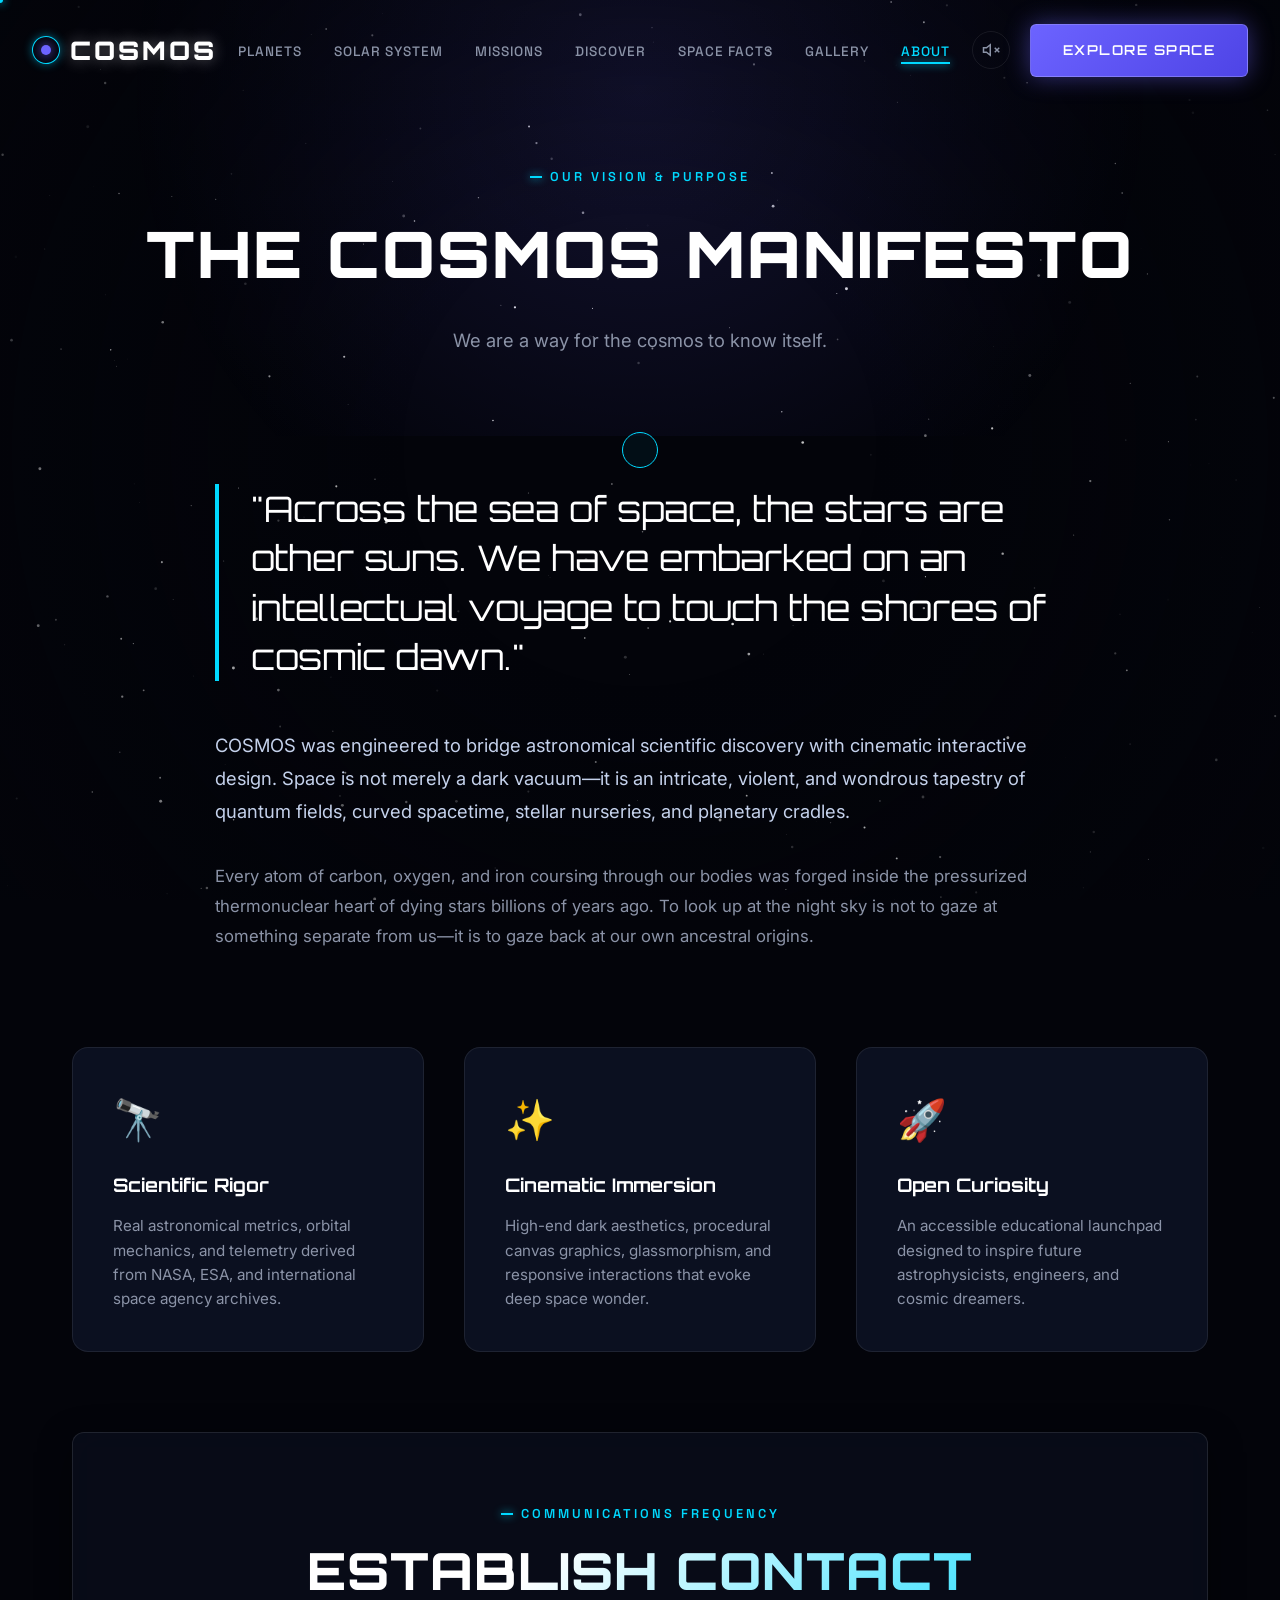
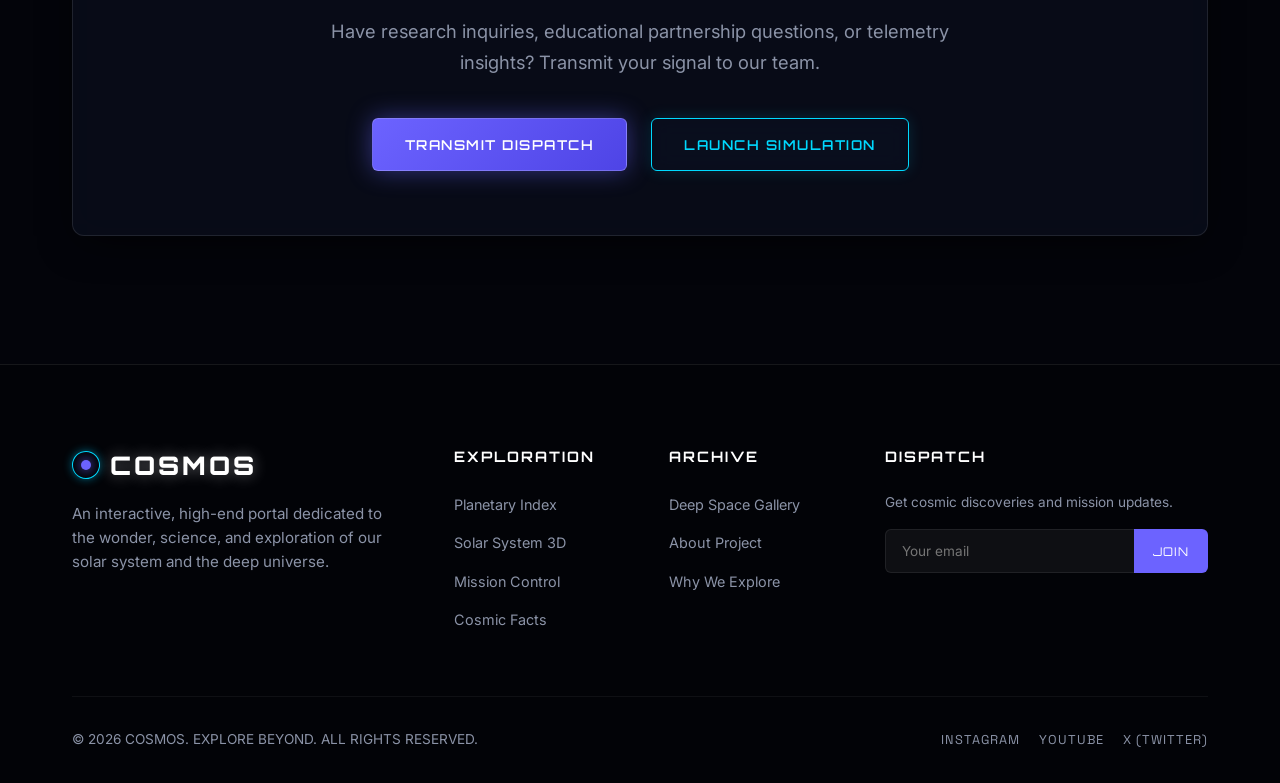
==== commit 39625247: "change in about link" ====
--- a/about.html
+++ b/about.html
@@ -52,7 +52,7 @@
       <li><a href="missions.html" class="">Missions</a></li>
       <li><a href="space-facts.html" class="">Space Facts</a></li>
       <li><a href="gallery.html" class="">Gallery</a></li>
-      <li><a href="about.html" class="active">About</a></li>
+      <li><a href="about.html" class="active">About Us</a></li>
     </ul>
     <div style="margin-top: 2rem;"><a href="solar-system.html" class="btn btn-primary" style="width:100%;">LAUNCH SIMULATION</a></div>
   </div>
